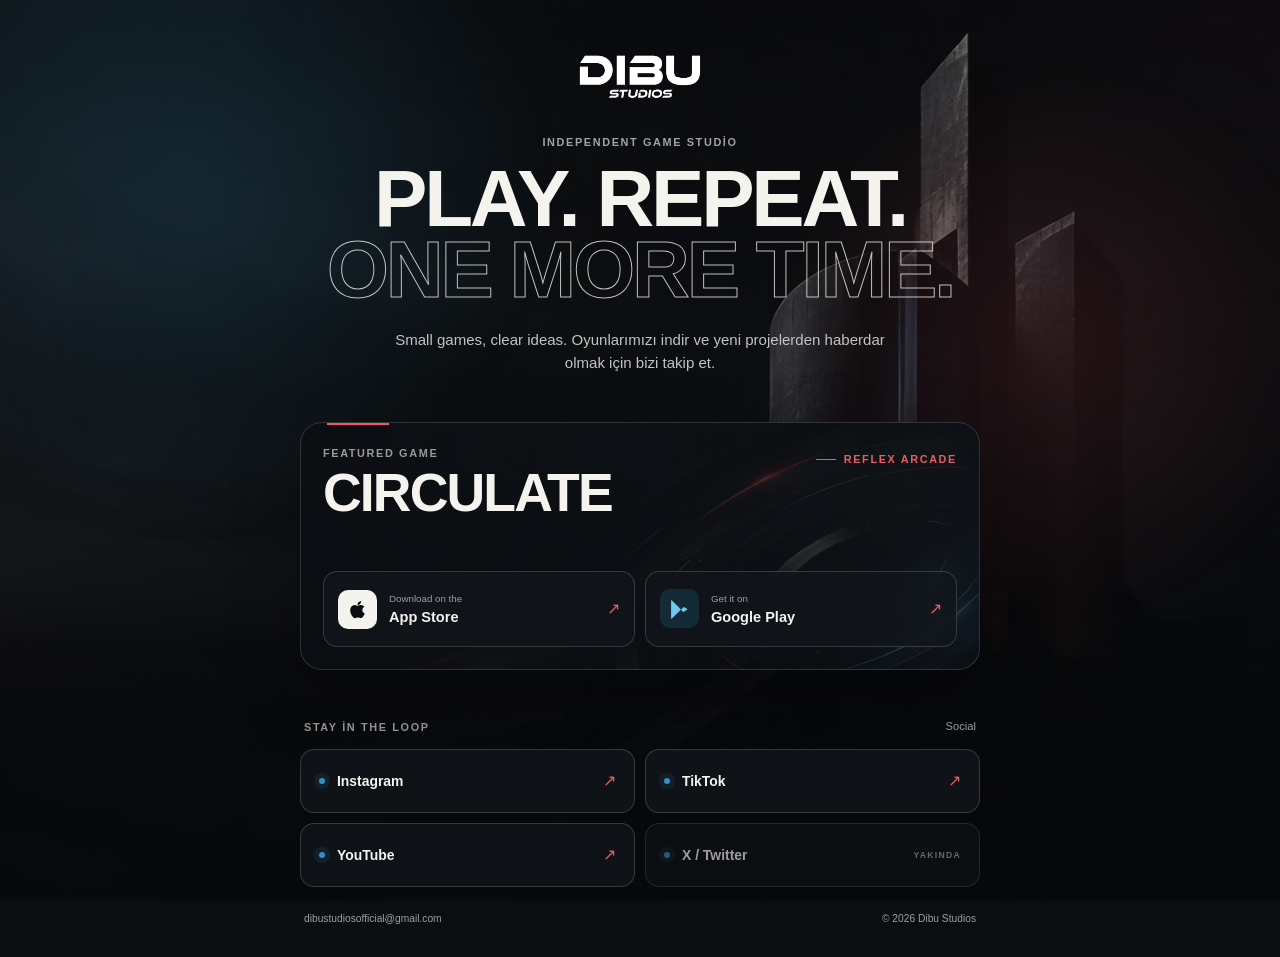
==== link/index.html @ b9f7b9d7 "Link page" ====
<!doctype html>
<html lang="tr">
<head>
  <meta charset="utf-8">
  <meta name="viewport" content="width=device-width, initial-scale=1">
  <meta name="description" content="Dibu Studios oyunları, mobil mağaza bağlantıları ve sosyal medya hesapları.">
  <meta name="theme-color" content="#0b0d10">
  <meta property="og:title" content="Dibu Studios — Links">
  <meta property="og:description" content="Oyunlarımızı indir, Dibu Studios'u takip et.">
  <meta property="og:type" content="website">
  <title>Dibu Studios — Links</title>
  <link rel="icon" href="../logo.png">
  <link rel="stylesheet" href="link.css">
</head>
<body>
  <div class="ambient" aria-hidden="true"></div>

  <main class="link-page">
    <header class="profile">
      <a class="brand" href="../index.html" aria-label="Dibu Studios ana sayfa">
        <img src="../logo.png" alt="Dibu Studios" width="1080" height="1080">
      </a>
      <p class="eyebrow">Independent game studio</p>
      <h1>PLAY. REPEAT.<br><span>ONE MORE TIME.</span></h1>
      <p class="intro">Small games, clear ideas. Oyunlarımızı indir ve yeni projelerden haberdar olmak için bizi takip et.</p>
    </header>

    <section class="featured" aria-labelledby="featured-title">
      <div class="featured-copy">
        <div>
          <p class="section-label">Featured game</p>
          <h2 id="featured-title">CIRCULATE</h2>
        </div>
        <span class="game-tag">Reflex Arcade</span>
      </div>

      <div class="store-grid">
        <a class="link-card store-card" href="https://apps.apple.com/app/id6803274012" target="_blank" rel="noopener noreferrer">
          <span class="icon" aria-hidden="true">
            <svg viewBox="0 0 24 24"><path d="M17.05 20.28c-.98.95-2.05.8-3.08.35-1.09-.46-2.09-.48-3.24 0-1.44.62-2.2.44-3.06-.35C2.79 15.25 3.51 7.59 9.05 7.31c1.35.07 2.29.74 3.08.79 1.18-.24 2.31-.93 3.57-.84 1.51.12 2.65.72 3.4 1.8-3.12 1.87-2.38 5.98.48 7.13-.57 1.5-1.31 2.99-2.53 4.09ZM12.03 7.25C11.88 5.02 13.69 3.18 15.77 3c.29 2.58-2.34 4.5-3.74 4.25Z"/></svg>
          </span>
          <span class="card-copy"><small>Download on the</small><strong>App Store</strong></span>
          <span class="arrow" aria-hidden="true">&#8599;</span>
        </a>

        <a class="link-card store-card" href="https://play.google.com/store/apps/details?id=com.dibustudios.circulate" target="_blank" rel="noopener noreferrer">
          <span class="icon play-icon" aria-hidden="true">
            <svg viewBox="0 0 24 24"><path d="M3.61 2.15a1.5 1.5 0 0 0-.39 1.03v17.64c0 .4.15.76.39 1.03L13.5 12 3.61 2.15Zm11.2 8.54-2.5-1.45L5.18 5.12l9.63 5.57Zm-9.63 8.19 7.13-4.12 2.5-1.45-9.63 5.57Zm11.27-4.62 3.02-1.74c.7-.4.7-1.05 0-1.45l-3.02-1.74-2.94 2.93 2.94 3Z"/></svg>
          </span>
          <span class="card-copy"><small>Get it on</small><strong>Google Play</strong></span>
          <span class="arrow" aria-hidden="true">&#8599;</span>
        </a>
      </div>
    </section>

    <section class="socials" aria-labelledby="social-title">
      <div class="section-heading">
        <p class="section-label" id="social-title">Stay in the loop</p>
        <span>Social</span>
      </div>

      <!-- Hesaplar hazır olduğunda href değerlerini değiştirip aria-disabled ve coming-soon sınıflarını kaldır. -->
      <div class="social-grid">
        <a class="link-card social-card" href="https://www.instagram.com/dibustudios/" target="_blank" rel="noopener noreferrer">
          <span class="social-name">Instagram</span>
          <span class="arrow" aria-hidden="true">&#8599;</span>
        </a>
        <a class="link-card social-card" href="https://www.tiktok.com/@dibustudios" target="_blank" rel="noopener noreferrer">
          <span class="social-name">TikTok</span>
          <span class="arrow" aria-hidden="true">&#8599;</span>
        </a>
        <a class="link-card social-card" href="https://www.youtube.com/@DiBuStudiosYB" target="_blank" rel="noopener noreferrer">
          <span class="social-name">YouTube</span>
          <span class="arrow" aria-hidden="true">&#8599;</span>
        </a>
        <a class="link-card social-card coming-soon" href="#" aria-disabled="true" tabindex="-1">
          <span class="social-name">X / Twitter</span>
          <span class="status">Yakında</span>
        </a>
      </div>
    </section>

    <footer>
      <a href="mailto:dibustudiosofficial@gmail.com">dibustudiosofficial@gmail.com</a>
      <span>&copy; 2026 Dibu Studios</span>
    </footer>
  </main>
</body>
</html>
---- link/link.css ----
:root {
  color-scheme: dark;
  --black: #0b0d10;
  --white: #f4f3ee;
  --muted: #9b9fa6;
  --red: #ed5b62;
  --blue: #318fc1;
  --line: rgba(255, 255, 255, 0.15);
}

* {
  box-sizing: border-box;
}

html {
  min-height: 100%;
  background: var(--black);
}

body {
  min-height: 100vh;
  min-height: 100svh;
  margin: 0;
  overflow-x: hidden;
  background: var(--black);
  color: var(--white);
  font-family: -apple-system, BlinkMacSystemFont, "Segoe UI", Helvetica, Arial, sans-serif;
  line-height: 1.5;
  -webkit-font-smoothing: antialiased;
}

body::before {
  content: "";
  position: fixed;
  inset: 0;
  z-index: 0;
  background:
    linear-gradient(180deg, rgba(6, 8, 11, 0.28), rgba(6, 8, 11, 0.96) 72%),
    linear-gradient(105deg, rgba(49, 143, 193, 0.1), transparent 42%, rgba(237, 91, 98, 0.08)),
    url("../hero-bg.webp") 64% center / cover no-repeat;
  filter: saturate(0.64);
}

.ambient {
  position: fixed;
  inset: 0;
  z-index: 1;
  pointer-events: none;
  background:
    radial-gradient(circle at 15% 20%, rgba(49, 143, 193, 0.16), transparent 28%),
    radial-gradient(circle at 82% 38%, rgba(237, 91, 98, 0.12), transparent 24%);
}

a {
  color: inherit;
  text-decoration: none;
}

.link-page {
  position: relative;
  z-index: 2;
  width: min(calc(100% - 32px), 680px);
  margin-inline: auto;
  padding: 48px 0 30px;
}

.profile {
  text-align: center;
}

.brand {
  width: 142px;
  height: 58px;
  display: block;
  overflow: hidden;
  margin: 0 auto 28px;
}

.brand img {
  width: 100%;
  height: 100%;
  display: block;
  object-fit: cover;
  object-position: center 54%;
  filter: brightness(0) invert(1);
}

.eyebrow,
.section-label,
.game-tag,
.status {
  font-size: 0.68rem;
  font-weight: 750;
  letter-spacing: 0.15em;
  text-transform: uppercase;
}

.eyebrow {
  margin: 0 0 14px;
  color: rgba(255, 255, 255, 0.62);
}

h1 {
  margin: 0;
  font-size: clamp(2.8rem, 11vw, 5rem);
  font-weight: 800;
  line-height: 0.88;
  letter-spacing: -0.04em;
}

h1 span {
  color: transparent;
  -webkit-text-stroke: 1px rgba(244, 243, 238, 0.78);
}

.intro {
  max-width: 520px;
  margin: 24px auto 0;
  color: #c2c3c3;
  font-size: 0.94rem;
}

.featured,
.socials {
  margin-top: 48px;
}

.featured {
  position: relative;
  overflow: hidden;
  padding: 22px;
  border: 1px solid var(--line);
  border-radius: 22px;
  background:
    linear-gradient(100deg, rgba(9, 12, 16, 0.89), rgba(9, 12, 16, 0.6)),
    url("../circulate-bg.webp") center / cover no-repeat;
  box-shadow: 0 24px 70px rgba(0, 0, 0, 0.27);
}

.featured::before {
  content: "";
  position: absolute;
  top: 0;
  left: 26px;
  width: 62px;
  height: 2px;
  background: var(--red);
}

.featured-copy,
.section-heading {
  display: flex;
  align-items: flex-start;
  justify-content: space-between;
  gap: 20px;
}

.section-label {
  margin: 0;
  color: rgba(255, 255, 255, 0.58);
}

h2 {
  margin: 5px 0 0;
  font-size: clamp(2rem, 8vw, 3.35rem);
  line-height: 0.95;
  letter-spacing: -0.035em;
}

.game-tag {
  display: flex;
  align-items: center;
  gap: 8px;
  margin-top: 6px;
  color: var(--red);
  white-space: nowrap;
}

.game-tag::before {
  content: "";
  width: 20px;
  height: 1px;
  background: currentColor;
}

.store-grid,
.social-grid {
  display: grid;
  gap: 10px;
}

.store-grid {
  grid-template-columns: repeat(2, minmax(0, 1fr));
  margin-top: 54px;
}

.link-card {
  border: 1px solid rgba(255, 255, 255, 0.16);
  background: rgba(19, 23, 28, 0.78);
  backdrop-filter: blur(14px);
  -webkit-backdrop-filter: blur(14px);
  transition: transform 180ms ease, border-color 180ms ease, background 180ms ease;
}

.link-card:not(.coming-soon):hover,
.link-card:not(.coming-soon):focus-visible {
  border-color: rgba(255, 255, 255, 0.46);
  background: rgba(31, 36, 42, 0.94);
  transform: translateY(-2px);
}

.store-card {
  min-height: 76px;
  display: grid;
  grid-template-columns: 39px 1fr auto;
  align-items: center;
  gap: 12px;
  padding: 12px 14px;
  border-radius: 14px;
}

.icon {
  width: 39px;
  height: 39px;
  display: grid;
  place-items: center;
  border-radius: 10px;
  background: var(--white);
  color: var(--black);
}

.icon svg {
  width: 23px;
  height: 23px;
  fill: currentColor;
}

.play-icon {
  background: rgba(49, 143, 193, 0.18);
  color: #70c8f3;
}

.card-copy {
  display: flex;
  flex-direction: column;
  line-height: 1.1;
}

.card-copy small {
  margin-bottom: 4px;
  color: var(--muted);
  font-size: 0.61rem;
}

.card-copy strong {
  font-size: 0.91rem;
}

.arrow {
  color: var(--red);
  font-size: 1rem;
}

.section-heading {
  align-items: center;
  margin: 0 4px 14px;
}

.section-heading > span {
  color: var(--muted);
  font-size: 0.7rem;
}

.social-grid {
  grid-template-columns: repeat(2, minmax(0, 1fr));
}

.social-card {
  min-height: 64px;
  display: flex;
  align-items: center;
  justify-content: space-between;
  gap: 12px;
  padding: 0 18px;
  border-radius: 14px;
}

.social-card::before {
  content: "";
  width: 6px;
  height: 6px;
  flex: 0 0 auto;
  border-radius: 50%;
  background: var(--blue);
  box-shadow: 0 0 0 5px rgba(49, 143, 193, 0.1);
}

.social-name {
  margin-right: auto;
  font-size: 0.87rem;
  font-weight: 680;
}

.coming-soon {
  cursor: default;
  opacity: 0.64;
  pointer-events: none;
}

.coming-soon .status {
  color: var(--muted);
  font-size: 0.54rem;
}

footer {
  display: flex;
  align-items: center;
  justify-content: space-between;
  gap: 20px;
  padding: 24px 4px 0;
  color: var(--muted);
  font-size: 0.64rem;
}

footer a:hover,
footer a:focus-visible {
  color: var(--white);
}

@media (max-width: 560px) {
  .link-page {
    width: min(calc(100% - 24px), 680px);
    padding-top: 28px;
  }

  .brand {
    width: 116px;
    height: 46px;
    margin-bottom: 21px;
  }

  .intro {
    max-width: 350px;
    font-size: 0.84rem;
  }

  .featured,
  .socials {
    margin-top: 34px;
  }

  .featured {
    padding: 18px;
    border-radius: 18px;
  }

  .featured-copy {
    align-items: flex-end;
  }

  .game-tag {
    margin-bottom: 2px;
    font-size: 0.58rem;
  }

  .game-tag::before {
    display: none;
  }

  .store-grid {
    grid-template-columns: 1fr;
    margin-top: 40px;
  }

  .social-card {
    min-height: 58px;
    padding: 0 14px;
  }

  footer {
    align-items: flex-start;
    flex-direction: column;
    gap: 7px;
    padding-bottom: 10px;
  }
}

@media (max-width: 380px) {
  .social-grid {
    grid-template-columns: 1fr;
  }

  h1 {
    font-size: 2.55rem;
  }
}

@media (prefers-reduced-motion: reduce) {
  .link-card {
    transition: none;
  }
}
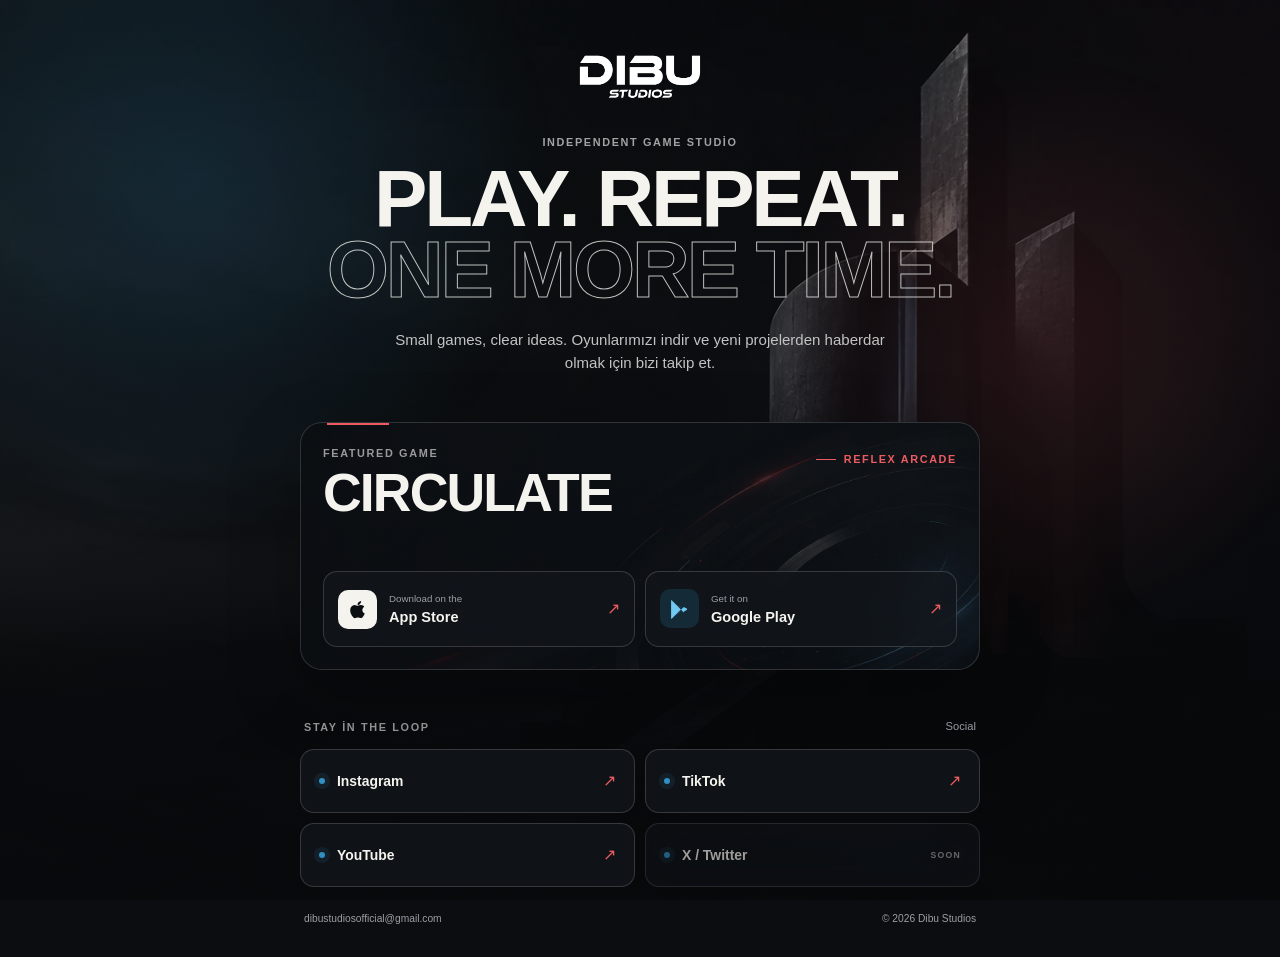
==== commit 8a5a061b: "Link page update" ====
--- a/link/index.html
+++ b/link/index.html
@@ -75,7 +75,7 @@
         </a>
         <a class="link-card social-card coming-soon" href="#" aria-disabled="true" tabindex="-1">
           <span class="social-name">X / Twitter</span>
-          <span class="status">Yakında</span>
+          <span class="status">Soon</span>
         </a>
       </div>
     </section>
